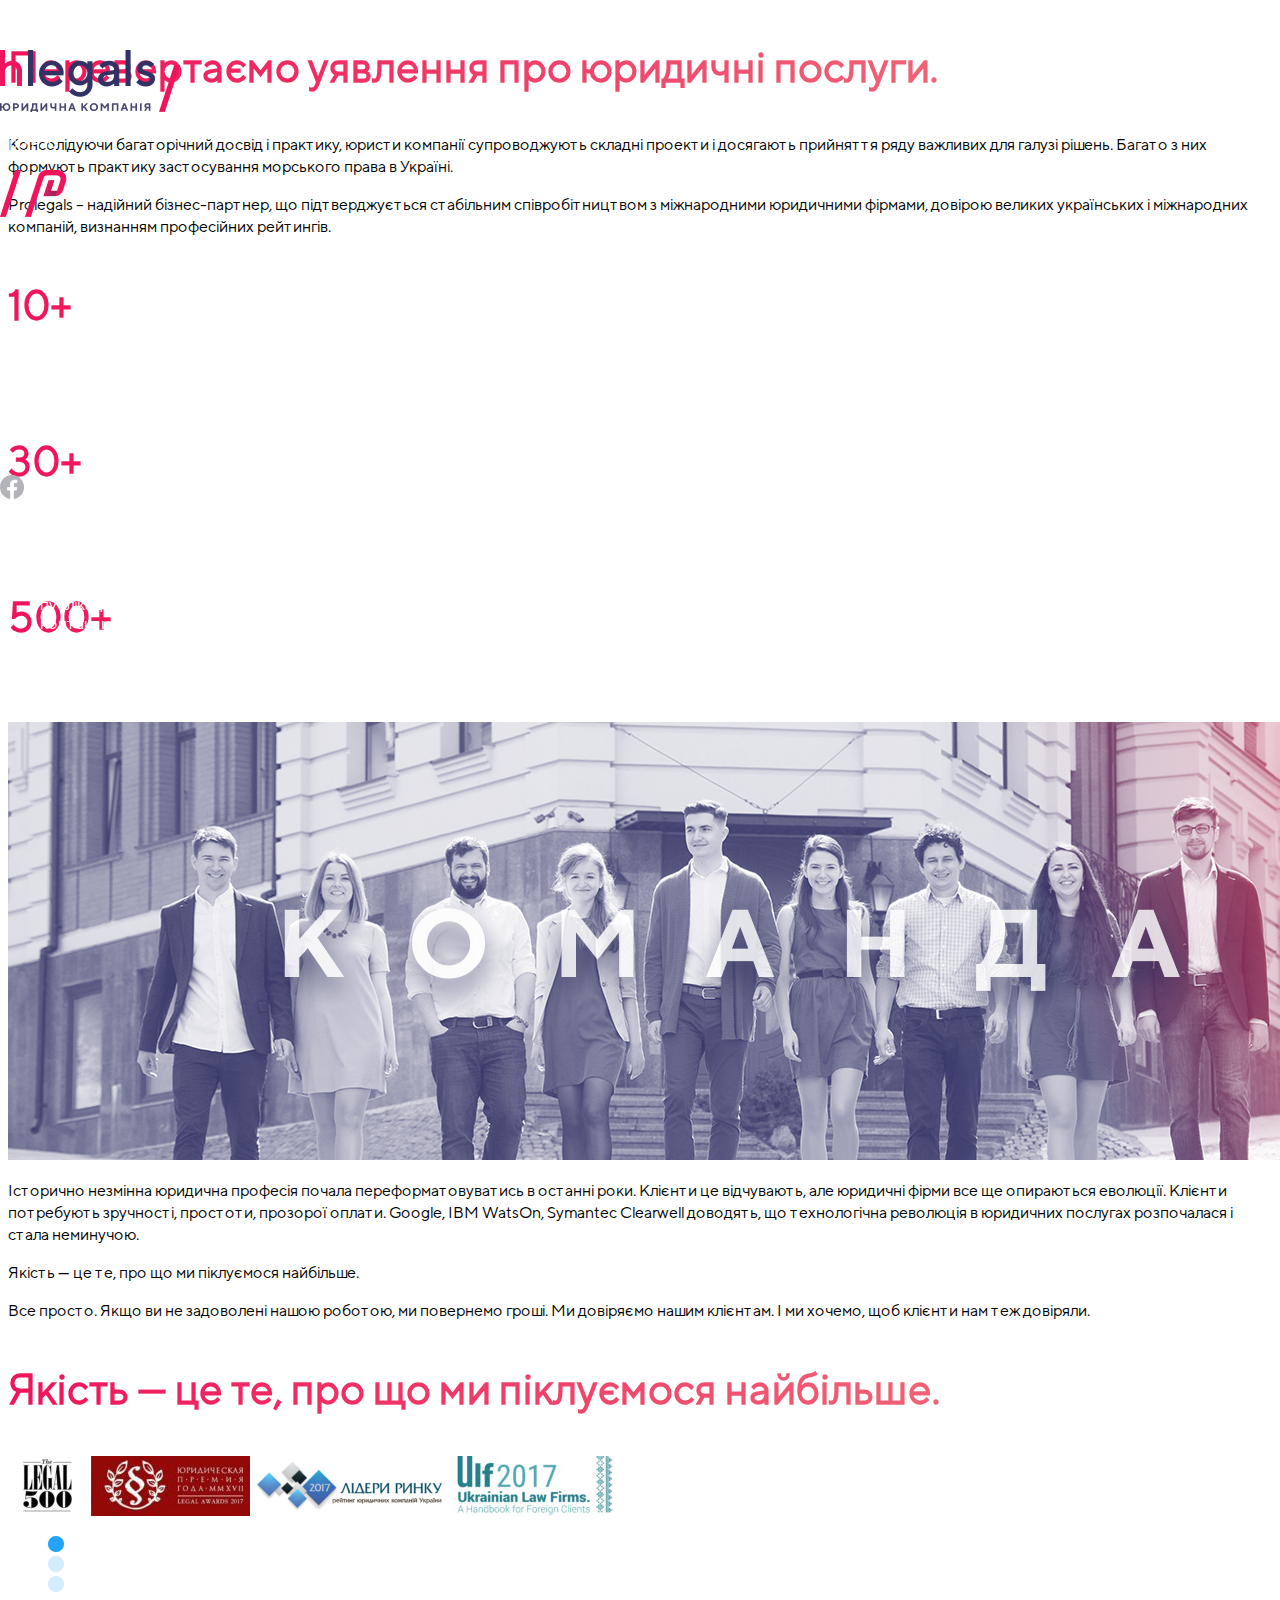
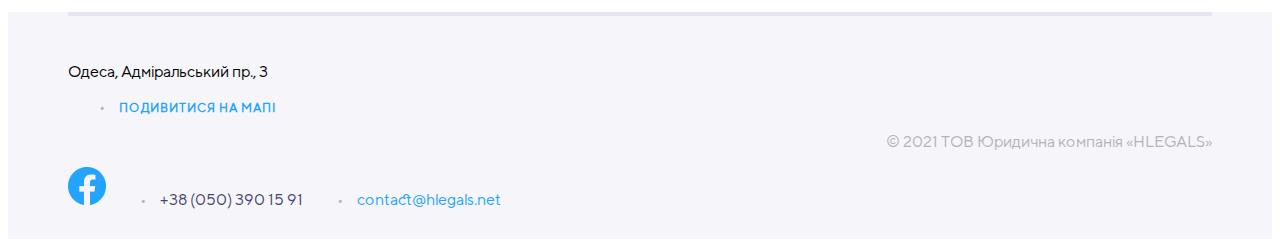
==== about.html @ c1ae91d5 "second page" ====
<!DOCTYPE html>
<html lang="en">
<head>
    <meta charset="UTF-8">
    <title>About us</title>
    <meta name="viewport" content="width=device-width, initial-scale=1">
    <meta name="description" content="legal advise site">
    <meta name="keywords" content="html, css, scss, site, project">
    <meta name="author" content="Kateryna Shadrina">
    <link href="https://cdn.jsdelivr.net/npm/bootstrap@5.1.3/dist/css/bootstrap.min.css" rel="stylesheet" integrity="sha384-1BmE4kWBq78iYhFldvKuhfTAU6auU8tT94WrHftjDbrCEXSU1oBoqyl2QvZ6jIW3" crossorigin="anonymous">
    <link rel="stylesheet" href="css/style.css">
</head>
<body>
<header>
    <div class="header">
        <div class="container">
            <div class="row">
                <div class="header__au d-flex justify-content-between flex-wrap col-12">
                    <div class="header__au__logo d-flex justify-content-start align-items-center">
                        <img src="./img/hlegals_logo_inverted.png" alt="hlegals logo">
                        <img src="./img/Slash.png" alt="slash symbol">
                        <p class="header__p">
                            про нас
                        </p>
                        <img src="./img/Slash.png" alt="slash symbol">
                        <img src="./img/symbol_sm.png" alt="hlegals symbol">
                    </div>
                    <div class="header__au__sidebar d-flex flex-wrap flex-column">
                        <div class="header__sidebar__contacts d-flex flex-wrap">
                            <div class="header__languages">
                                <ul class="d-inline-flex">
                                    <li><a href="#">УК</a></li>
                                    <li><a href="#">РУ</a></li>
                                    <li><a href="#">EN</a></li>
                                </ul>
                            </div>
                            <span>&#8226;</span>
                            <p>
                                Одеса, Адміральський пр., 3
                            </p>
                            <span>&#8226;</span>
                            <p class="header__tel">
                                <a href="tel:+380503901591">+38 (050) 390 15 91</a>
                            </p>
                            <span>&#8226;</span>
                            <div class="header__fb-logo">
                                <a href="https://www.facebook.com/olenazelenska.official" target="_blank"><img src="./img/facebook_grey.png" alt="facebook logo"></a>
                            </div>
                        </div>
                        <div class="header__sidebar__navigation justify-content-end">
                            <nav class="navbar navbar-expand-md navbar-light justify-content-end">
                                <div class="container-fluid">
                                    <button class="navbar-toggler" type="button" data-bs-toggle="collapse" data-bs-target="#navbarSupportedContent" aria-controls="navbarSupportedContent" aria-expanded="false" aria-label="Toggle navigation">
                                        <span class="navbar-toggler-icon"></span>
                                    </button>
                                    <div class="collapse navbar-collapse" id="navbarSupportedContent">
                                        <ul class="navbar-nav me-auto mb-2 mb-lg-0 mt-19">
                                            <li class="nav-item">
                                                <a class="nav-link" id="selected" aria-current="page" href="about.html">про нас</a>
                                            </li>
                                            <li class="nav-item">
                                                <a class="nav-link" href="#">послуги</a>
                                            </li>
                                            <li class="nav-item">
                                                <a class="nav-link" href="#">команда</a>
                                            </li>
                                            <li class="nav-item">
                                                <a class="nav-link" href="#">публікації</a>
                                            </li>
                                            <li class="nav-item">
                                                <a class="nav-link" href="#">контакти</a>
                                            </li>
                                        </ul>
                                    </div>
                                </div>
                            </nav>
                        </div>
                    </div>
                </div>

            </div>
        </div>
    </div>
</header>

<main>
    <div class="about">
        <div class="container">
            <div class="row justify-content-center">
                <div class="about__text col-lg-6 col-sm-12">
                    <h3>
                        Перевертаємо уявлення про юридичні послуги.
                    </h3>
                    <article>
                        <p>
                            Консолідуючи багаторічний досвід і практику, юристи компанії супроводжують складні проекти і досягають прийняття ряду важливих для галузі рішень. Багато з них формують практику застосування морського права в Україні.
                        </p>
                        <p>
                            Prolegals – надійний бізнес-партнер, що підтверджується стабільним співробітництвом з міжнародними юридичними фірмами, довірою великих українських і міжнародних компаній, визнанням професійних рейтингів.
                        </p>
                    </article>
                </div>
                <div class="about__advantages col-lg-6 col-sm-12">
                    <h3>
                        10+
                    </h3>
                    <p>
                        років релевантного досвіду
                    </p>
                    <h3>
                        30+
                    </h3>
                    <p>
                        активних клієнтів, які довіряють нам свої доручення щомісячно
                    </p>
                    <h3>
                        500+
                    </h3>
                    <p>
                        годин роботи «pro bono» щорічно
                    </p>
                </div>
            </div>
        </div>
    </div>
    <div class="about__photo d-flex col-12">
        <img src="./img/our_team.png" alt="Our team">
    </div>
    <div class="about">
        <div class="container">
            <div class="row">
                <div class="about__text">
                    <article>
                        <p>
                            Історично незмінна юридична професія почала переформатовуватись в останні роки. Клієнти це відчувають, але юридичні фірми все ще опираються еволюції. Клієнти потребують зручності, простоти, прозорої оплати. Google, IBM WatsОn, Symantec Clearwell доводять, що технологічна революція в юридичних послугах розпочалася і стала неминучою.
                        </p>
                        <p>
                            Якість — це те, про що ми піклуємося найбільше.
                        </p>
                        <p>
                            Все просто. Якщо ви не задоволені нашою роботою, ми повернемо гроші. Ми довіряємо нашим клієнтам. І ми хочемо, щоб клієнти нам теж довіряли.
                        </p>
                        <h3>
                            Якість — це те, про що ми піклуємося найбільше.
                        </h3>
                    </article>
                </div>
            </div>
        </div>
    </div>
    <div class="about__achievements">
        <div class="container">
            <div class="row">
                <div class="about__achievements__logo">
                    <img src="./img/legal_500.png" alt="legal achievement 1">
                    <img src="./img/legal_award.png" alt="legal achievement 2">
                    <img src="./img/legal_market.png" alt="legal achievement 3">
                    <img src="./img/legal_handbook.png" alt="legal achievement 4">
                </div>
            </div>
        </div>
        <nav aria-label="Page navigation example">
            <ul class="pagination justify-content-center">
                <li class="page-item"><a class="page-link" href="#"><img src="./img/ellipse_blue.png" alt="ellipse blue"></a></li>
                <li class="page-item"><a class="page-link" href="#"><img src="./img/ellipse_light_blue.png" alt="ellipse light blue"></a></li>
                <li class="page-item"><a class="page-link" href="#"><img src="./img/ellipse_light_blue.png" alt="ellipse light blue"></a></li>
            </ul>
        </nav>
    </div>
</main>

<footer>
    <div class="container">
        <div class="footer row">
            <div class="footer__address col-lg-6 col-md-12 justify-content-start">
                <div class="d-flex align-items-baseline">
                    <p>
                        Одеса, Адміральський пр., 3
                    </p>
                    <span>&#8226;</span>
                    <a href="#">Подивитися на мапі</a>
                </div>
            </div>
            <div class="footer__copyright col-lg-6 col-md-12 justify-content-end">
                <p>
                    © 2021 ТОВ Юридична компанія «HLEGALS»
                </p>
            </div>
            <div class="footer__contacts col-12">
                <a href="#"><img src="./img/facebook_blue.png" alt="facebook logo"></a>
                <span>&#8226;</span>
                <a href="tel:+380503901591" id="telephone">+38 (050) 390 15 91</a>
                <span>&#8226;</span>
                <a href="mailto:contact@hlegals.net" id="email">contact@hlegals.net</a>
            </div>
        </div>
    </div>
</footer>

</body>
</html>
---- css/style.css ----
.container {
  max-width: 1320px;
}

body {
  overflow-x: hidden;
  font-family: "TT Norms", sans-serif;
  color: white;
}

a {
  color: inherit;
  text-decoration: none;
}

ul {
  list-style: none;
}

button {
  outline: none;
  border: none;
  background-color: transparent;
}

h3 {
  font-size: 42px;
  font-style: normal;
  font-weight: 700;
  line-height: 50px;
  letter-spacing: 0;
  text-align: left;
  background: linear-gradient(90.13deg, #F0145A 0.84%, #EF8080 99.96%);
  color: transparent;
  -webkit-background-clip: text;
}

h4 {
  font-size: 18px;
  font-style: normal;
  font-weight: 400;
  line-height: 21px;
  letter-spacing: 0;
  text-align: left;
}

h5 {
  font-size: 24px;
  line-height: 28px;
  letter-spacing: 0;
  text-align: left;
}

p {
  font-size: 16px;
  font-style: normal;
  font-weight: 400;
  line-height: 22px;
  letter-spacing: 0;
  text-align: left;
}

article {
  font-size: 16px;
  font-style: normal;
  font-weight: 400;
  line-height: 22px;
  letter-spacing: 0;
  text-align: left;
  color: black;
}

@font-face {
  font-family: "TT Norms";
  src: url("./../fonts/TTNorms/TTNorms-Regular.eot");
  src: local("TT Norms Regular"), local("TTNorms-Regular"), url("./../fonts/TTNorms/TTNorms-Regular.eot?#iefix") format("embedded-opentype"), url("./../fonts/TTNorms/TTNorms-Regular.woff") format("woff"), url("./../fonts/TTNorms/TTNorms-Regular.ttf") format("truetype");
  font-weight: normal;
  font-style: normal;
}
.header .header__content .header__sidebar, .header .header__content {
  display: flex;
  flex-wrap: wrap;
}

.publications .publications__headline a {
  color: #24A3FF;
  text-transform: uppercase;
  font-size: 14px;
  font-style: normal;
  font-weight: 700;
  line-height: 17px;
  letter-spacing: 1px;
  text-align: left;
}
.publications .publications__headline h3 {
  padding-top: 3px;
}

.publications .publications__block .publications__block__item .publications__text {
  background-color: white;
  border-radius: 8px;
  border: transparent;
  max-width: 413px;
  padding: 20px;
}
.publications .publications__block .publications__block__item .publications__text h4 {
  color: #24A3FF;
}
.publications .publications__block .publications__block__item .publications__text p {
  text-transform: uppercase;
  color: #B3B3BA;
  padding-top: 10px;
  padding-bottom: 10px;
  border-bottom: 4px solid #e6e6f0;
}

.header {
  width: 100%;
  background: transparent;
  position: absolute;
  overflow: hidden;
  top: 50px;
  left: 0;
}
.header .header__content {
  justify-content: space-between;
}
.header .header__content .header__sidebar {
  flex-direction: column;
}
.header .header__content .header__sidebar .header__sidebar__contacts {
  display: inline-flex;
}
.header .header__content .header__sidebar .header__sidebar__contacts span {
  padding: 0 7px;
}
.header .header__content .header__sidebar .header__sidebar__contacts .header__languages ul li {
  display: inline-block;
}
.header .header__content .header__sidebar .header__sidebar__contacts .header__languages ul li a {
  font-size: 12px;
  font-weight: 700;
  border-color: transparent;
  padding: 5px;
  color: white;
}
.header .header__content .header__sidebar .header__sidebar__contacts .header__languages ul li a:hover {
  border-radius: 8px;
  background-color: #F0145A;
  text-align: center;
}
.header .header__content .header__sidebar .header__sidebar__contacts .header__tel {
  font-weight: bold;
}
.header .header__content .header__sidebar .header__sidebar__contacts .header__tel a:hover {
  color: #F0145A;
}
.header .header__content .header__sidebar .header__sidebar__navigation {
  font-weight: bold;
  justify-content: flex-end;
}
.header .header__content .header__sidebar .header__sidebar__navigation .navbar-expand-md .navbar-nav .nav-link {
  color: white;
  border-color: white;
}
.header .header__content .header__sidebar .header__sidebar__navigation .navbar-light .navbar-toggler {
  border: none;
  outline: none;
}

.about__us {
  background: linear-gradient(42.01deg, #323264 14.33%, #323264 51.39%, #7A425E 87.53%);
  min-height: 800px;
}
.about__us .about__us-logo {
  background-image: url("./../../../img/symbol.png");
  background-repeat: no-repeat;
  background-position: center top 175px;
  padding-bottom: 345px;
}
.about__us .about__us-logo h1 {
  font-size: 38px;
  text-align: center;
  padding-top: 358px;
  z-index: 1;
}
.about__us .about__us__button button {
  background: transparent;
  outline: none;
  width: 42px;
  height: 42px;
  border-radius: 50%;
  border: 1px solid #FFFFFF;
  align-items: flex-end;
}

.services_experience {
  background: linear-gradient(228.57deg, #323264 11.93%, #323264 57.17%, #643E72 87.46%);
  padding-top: 20px;
  border-radius: 0 0 12px 12px;
}
.services_experience .experience {
  padding-right: 0;
}
.services_experience .experience .experience__button {
  color: #B3B3BA;
  font-weight: bold;
  font-size: 42px;
  text-align: right;
  line-height: 50px;
  padding: 21px 40px 0 0;
  border-right: 4px solid;
  border-color: white;
  background-color: transparent;
  border-radius: unset;
}
.services_experience .experience .experience__button:hover {
  color: transparent;
  -webkit-background-clip: text;
  background-image: linear-gradient(to right, #ef8080, #f0145a);
  border-color: #F0145A;
}
.services_experience .experience__content {
  padding-left: 40px;
  vertical-align: center;
}
.services_experience .experience__content .experience__content__text {
  max-width: 600px;
}
.services_experience .experience__content .experience__content__text h4 {
  font-size: 32px;
  color: white;
}
.services_experience .experience__content .experience__content__text p {
  font-size: 21px;
  color: white;
}
.services_experience .services {
  padding: 0 60px;
}
.services_experience .services .services__heading {
  padding-bottom: 70px;
}
.services_experience .services .services__heading a {
  color: #B3B3BA;
  padding-bottom: 3px;
}
.services_experience .services .services__item {
  margin-bottom: 58px;
}
.services_experience .services .services__item img {
  background-color: white;
  border-radius: 24px;
  margin-bottom: 20px;
  text-align: center;
  width: 92px;
  height: 92px;
}
.services_experience .services .services__item h5 {
  color: #24a3ff;
  font-size: 24px;
  padding-bottom: 15px;
}
.services_experience .services .services__item p {
  font-size: 18px;
  line-height: 26px;
}

@media (max-width: 768px) {
  .services .services__item img,
.services .services__item h5 {
    display: flex;
    justify-content: center;
  }
}
.team .container .team__bg {
  width: 99%;
  background: #cacadb;
  border-radius: 0 0 12px 12px;
  height: 10px;
  z-index: 1;
  margin: 0 auto;
}
.team .container .team__bg2 {
  width: 98%;
  background: #e7e7f2;
  border-radius: 0 0 12px 12px;
  height: 10px;
  margin: 0 auto;
}
.team .container .row {
  border-radius: 12px;
}
.team .container .row .team__carousel__block {
  display: flex;
  flex-wrap: wrap;
  justify-content: space-between;
  background-color: #f5f5fa;
}
.team .container .row .team__carousel__block .carousel-inner .carousel-item h4 {
  color: #B3B3BA;
}
.team .container .row .team__carousel__block .carousel-inner .carousel-item p {
  color: #B3B3BA;
}
.team .container .row .team__carousel__block .carousel-inner .carousel-item a {
  font-size: 14px;
  font-style: normal;
  font-weight: 700;
  line-height: 17px;
  letter-spacing: 1px;
  text-align: left;
  color: #24A3FF;
}
.team .container .row .team__carousel__block .carousel-inner .carousel-item .team__carousel__item {
  display: flex;
  flex-wrap: wrap;
}
.team .container .row .team__carousel__block .carousel-inner .carousel-item .team__carousel__item .team__carousel__item__img {
  width: 33.3333333333%;
}

.cases {
  background-color: white;
}
.cases .cases__block {
  border-radius: 12px;
  margin: 40px 40px 30px;
  background-color: #f5f5fa;
}
.cases .cases__block .cases__headline {
  border: 1px solid white;
  width: 433px;
}
.cases .cases__block .cases__headline h5 {
  color: #F0145A;
  padding: 20px;
}
.cases .cases__block .cases__block__void {
  width: 58%;
}
.cases .cases__block .cases__block__content {
  padding-top: 105px;
  border: 1px solid white;
}
.cases .cases__block .cases__block__content h5 {
  color: #686887;
  padding: 0 20px;
}
.cases .cases__block .cases__block__content p {
  padding: 20px 20px 0 20px;
  color: #B3B3BA;
}

.clients {
  margin-top: 30px;
}
.clients .clients__headline h3 {
  font-size: 14px;
  line-height: 17px;
  letter-spacing: 1px;
  text-align: left;
  color: #323264;
  margin-bottom: 30px;
}
.clients .clients__name {
  height: 120px;
}

#hillel {
  background: #1c4280;
}

#look3d {
  background: #9e4dc3;
}

#Adtelligent {
  background: #e2e2e4;
}

#Artprint {
  background: #1d4568;
}

#Citypark {
  background: #282240;
}

#Clikky {
  background: #c71c36;
}

#Ecolease {
  background: #dcf3f9;
}

#Infratek {
  background: #eaeaea;
}

#Orangear {
  background: #fd9339;
}

#Tapgerine {
  background: #f48b30;
}

#Ultimatecard {
  background: black;
}

#Wannabiz {
  background: #143646;
}

.publications {
  background-color: #f5f5fa;
  padding: 60px;
}
.publications .publications__headline {
  margin-bottom: 40px;
}
.publications .publications__block {
  position: relative;
}
.publications .publications__block .publications__block__item {
  margin-bottom: 40px;
}
.publications .publications__block .publications__block__item .publications__text {
  border-radius: 8px;
  border: transparent;
  margin-top: 0;
}
.publications .publications__block .publications__block__item .publications__img img {
  width: 100%;
}
.publications .publications__button {
  width: 100%;
  height: 200px;
  background-color: transparent;
  position: absolute;
  bottom: 10px;
}
.publications .publications__button button {
  justify-content: center;
  background-color: #24A3FF;
  width: 250px;
  height: 50px;
  box-shadow: 0 0 20px rgba(36, 163, 255, 0.5);
  border-radius: 12px;
}
.publications .publications__button button a {
  font-size: 14px;
  font-style: normal;
  font-weight: 700;
  line-height: 17px;
  letter-spacing: 0;
  text-align: center;
  color: white;
}

footer {
  background-color: #f5f5fa;
}
footer .footer {
  padding: 30px 0;
  border-top: 4px solid #E6E6F0;
  margin: 0 60px 0 60px;
}
footer .footer span {
  color: #B3B3BA;
  width: 6px;
  height: 6px;
  margin: 0 10px 0 31px;
}
footer .footer .footer__address p {
  color: black;
  font-size: 16px;
  font-style: normal;
  font-weight: 400;
  line-height: 19px;
  letter-spacing: 0;
  text-align: left;
}
footer .footer .footer__address a {
  font-size: 12px;
  font-style: normal;
  font-weight: 700;
  line-height: 14px;
  letter-spacing: 1px;
  text-align: left;
  color: #24A3FF;
  text-transform: uppercase;
}
footer .footer .footer__copyright p {
  font-size: 16px;
  font-style: normal;
  font-weight: 400;
  line-height: 19px;
  letter-spacing: 0;
  text-align: right;
  color: #b3b3ba;
}
footer .footer .footer__contacts #telephone {
  color: #46466e;
}
footer .footer .footer__contacts #email {
  color: #24A3FF;
}

/*# sourceMappingURL=style.css.map */
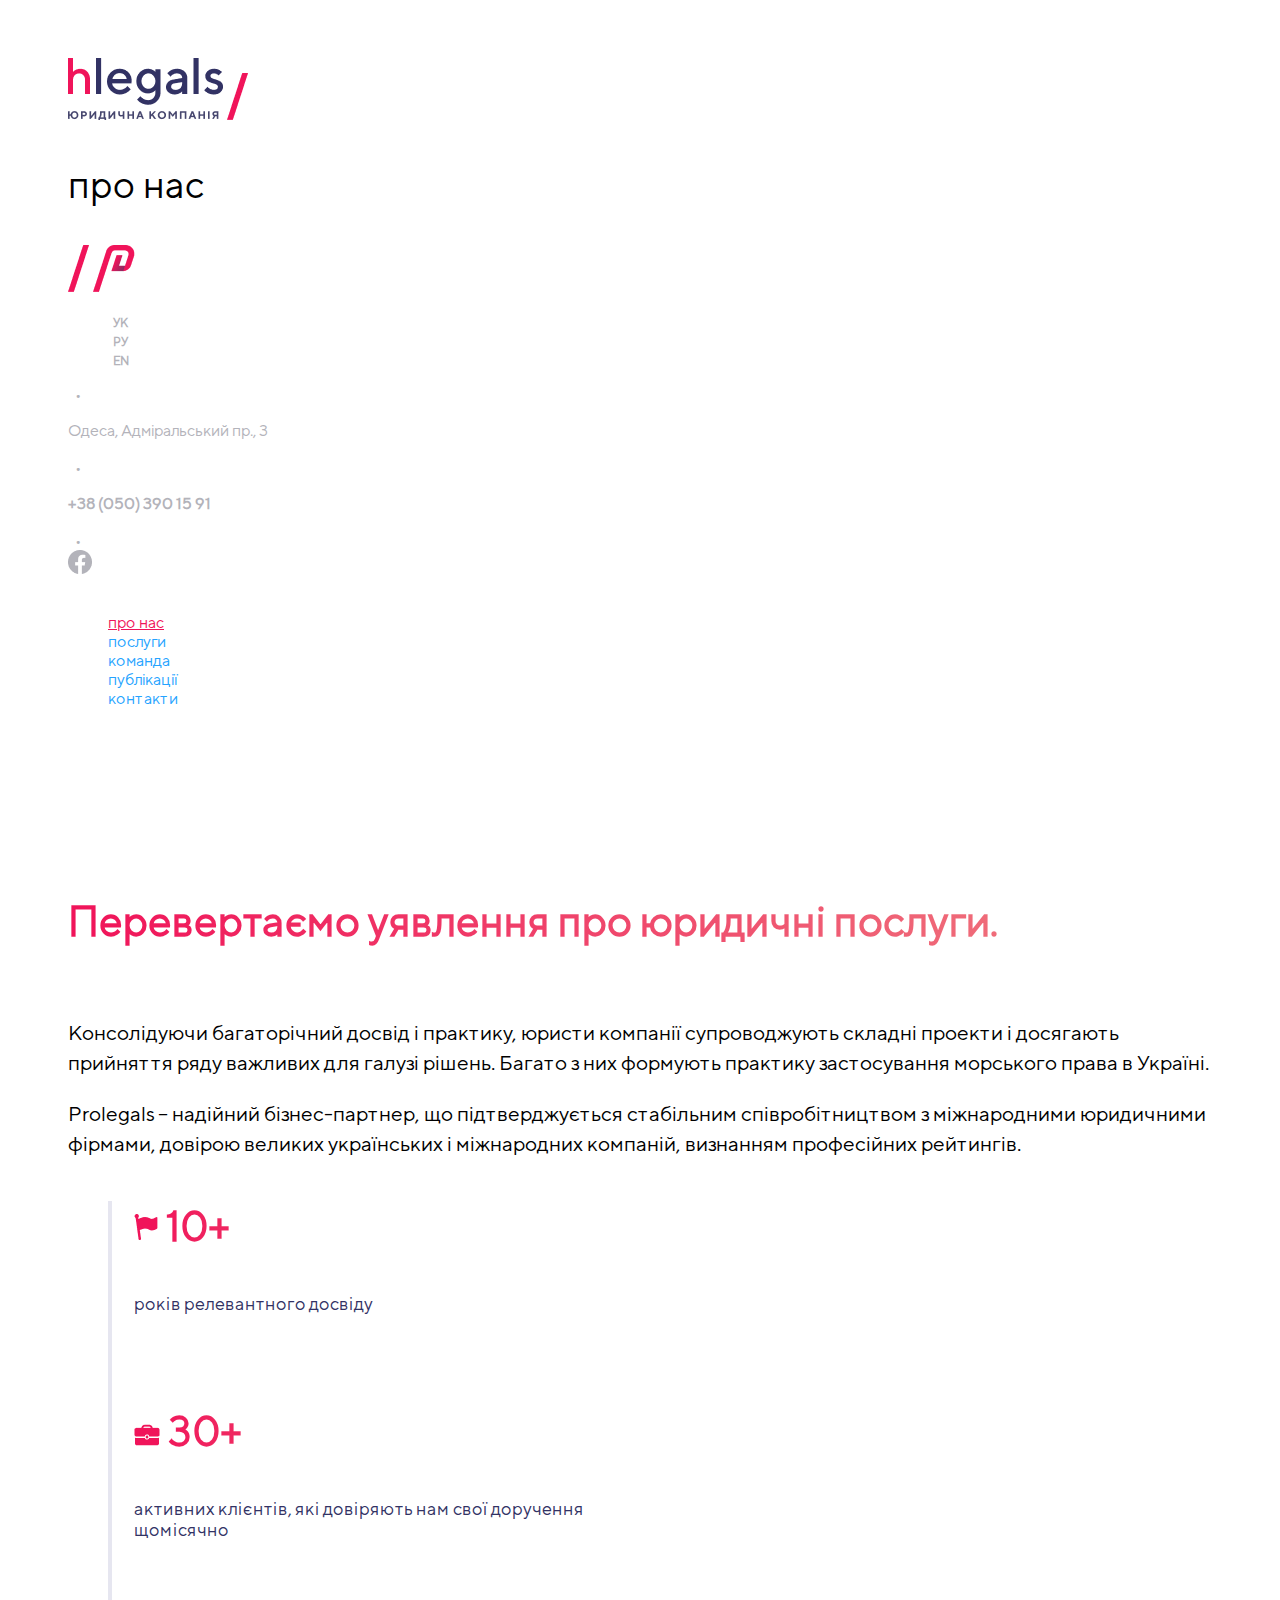
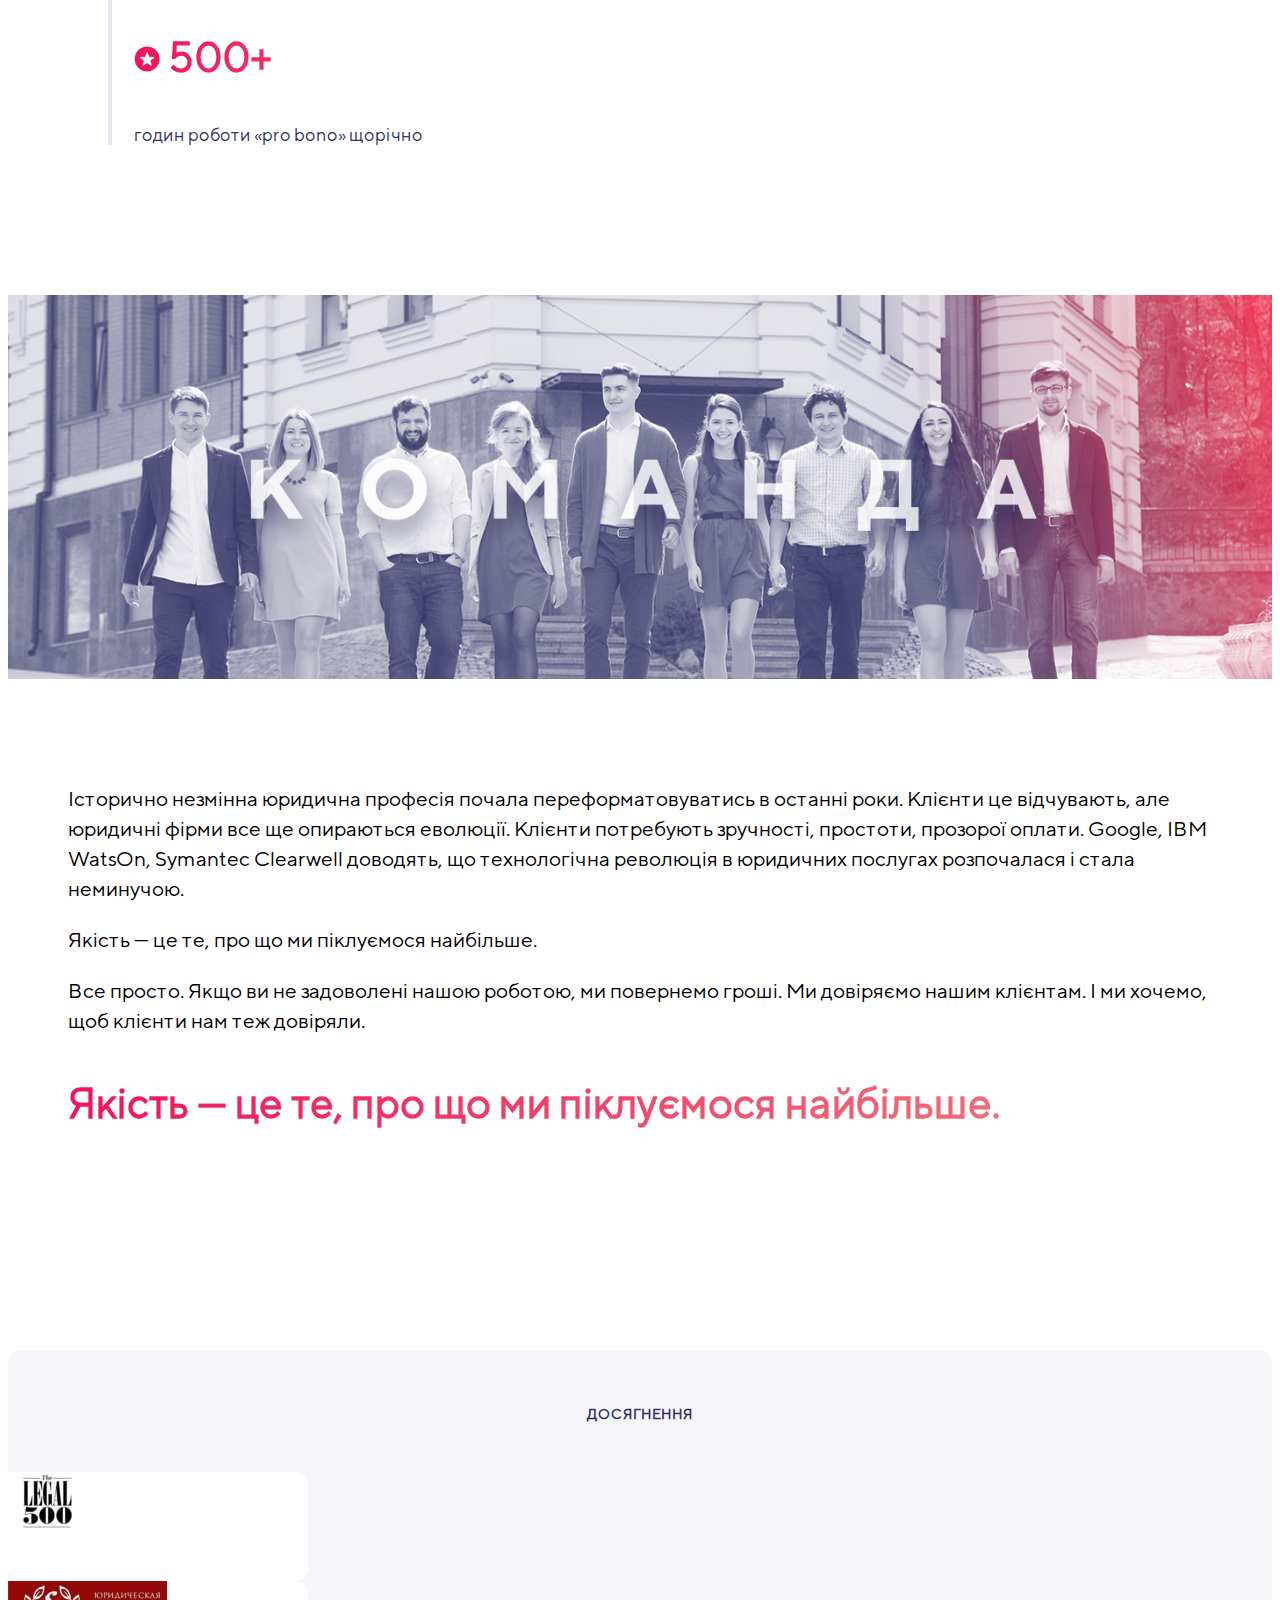
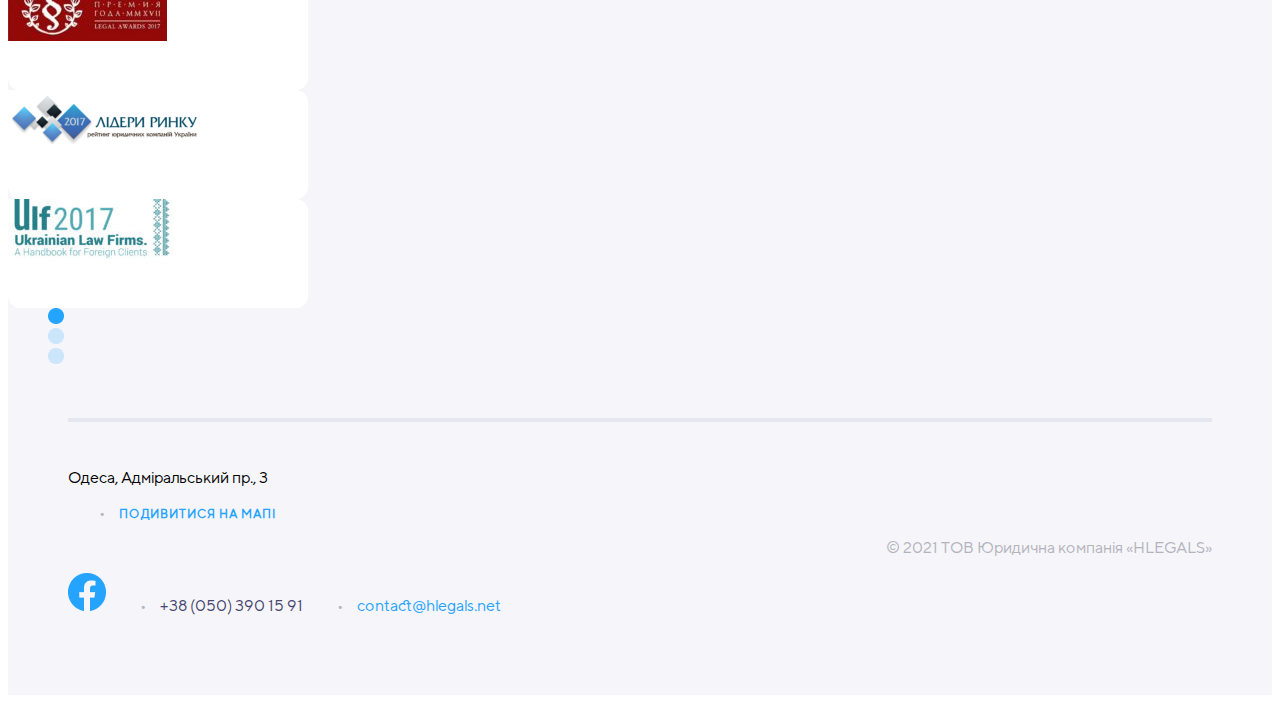
==== commit ef8efefb: "page with services added, header fixed" ====
--- a/about.html
+++ b/about.html
@@ -59,10 +59,10 @@
                                                 <a class="nav-link" id="selected" aria-current="page" href="about.html">про нас</a>
                                             </li>
                                             <li class="nav-item">
-                                                <a class="nav-link" href="#">послуги</a>
-                                            </li>
-                                            <li class="nav-item">
-                                                <a class="nav-link" href="#">команда</a>
+                                                <a class="nav-link" href="services.html">послуги</a>
+                                            </li>
+                                            <li class="nav-item">
+                                                <a class="nav-link" href="team.html">команда</a>
                                             </li>
                                             <li class="nav-item">
                                                 <a class="nav-link" href="#">публікації</a>
@@ -129,8 +129,8 @@
     <div class="about">
         <div class="container">
             <div class="row">
-                <div class="about__text">
-                    <article>
+                <div class="about__text d-flex flex-wrap col-12">
+                    <article class="col-lg-6 col-sm-12">
                         <p>
                             Історично незмінна юридична професія почала переформатовуватись в останні роки. Клієнти це відчувають, але юридичні фірми все ще опираються еволюції. Клієнти потребують зручності, простоти, прозорої оплати. Google, IBM WatsОn, Symantec Clearwell доводять, що технологічна революція в юридичних послугах розпочалася і стала неминучою.
                         </p>
@@ -140,23 +140,30 @@
                         <p>
                             Все просто. Якщо ви не задоволені нашою роботою, ми повернемо гроші. Ми довіряємо нашим клієнтам. І ми хочемо, щоб клієнти нам теж довіряли.
                         </p>
-                        <h3>
-                            Якість — це те, про що ми піклуємося найбільше.
-                        </h3>
                     </article>
+                    <h3 class="col-lg-6 col-sm-12">
+                        Якість — це те, про що ми піклуємося найбільше.
+                    </h3>
                 </div>
             </div>
         </div>
     </div>
     <div class="about__achievements">
-        <div class="container">
-            <div class="row">
-                <div class="about__achievements__logo">
-                    <img src="./img/legal_500.png" alt="legal achievement 1">
-                    <img src="./img/legal_award.png" alt="legal achievement 2">
-                    <img src="./img/legal_market.png" alt="legal achievement 3">
-                    <img src="./img/legal_handbook.png" alt="legal achievement 4">
-                </div>
+        <h4 class="d-flex justify-content-center ">
+            Досягнення
+        </h4>
+        <div class="about__achievements__logo d-flex flex-wrap justify-content-between">
+            <div class="about__achievements__logo__background d-flex flex-wrap justify-content-center col-lg-4 col-md-6 col-sm-12">
+                <img src="./img/legal_500.png" alt="legal achievement 1">
+            </div>
+            <div class="about__achievements__logo__background d-flex flex-wrap justify-content-center col-lg-4 col-md-6 col-sm-12">
+                <img src="./img/legal_award.png" alt="legal achievement 2">
+            </div>
+            <div class="about__achievements__logo__background d-flex flex-wrap justify-content-center col-lg-4 col-md-6 col-sm-12">
+                <img src="./img/legal_market.png" alt="legal achievement 3">
+            </div>
+            <div class="about__achievements__logo__background d-flex flex-wrap justify-content-center col-lg-4 col-md-6 col-sm-12">
+                <img src="./img/legal_handbook.png" alt="legal achievement 4">
             </div>
         </div>
         <nav aria-label="Page navigation example">
@@ -173,7 +180,7 @@
     <div class="container">
         <div class="footer row">
             <div class="footer__address col-lg-6 col-md-12 justify-content-start">
-                <div class="d-flex align-items-baseline">
+                <div class="d-flex align-items-baseline" id="footer-address">
                     <p>
                         Одеса, Адміральський пр., 3
                     </p>
--- a/css/style.css
+++ b/css/style.css
@@ -1,5 +1,11 @@
 .container {
   max-width: 1320px;
+  padding: 50px 60px;
+}
+@media (max-width: 992px) {
+  .container {
+    padding: 20px;
+  }
 }
 
 body {
@@ -68,6 +74,27 @@
   letter-spacing: 0;
   text-align: left;
   color: black;
+}
+
+.header__p {
+  font-size: 38px;
+  font-style: normal;
+  font-weight: 400;
+  line-height: 45px;
+  letter-spacing: 0;
+  text-align: left;
+  color: black;
+}
+
+article p {
+  font-size: 21px;
+  line-height: 30px;
+  letter-spacing: 0;
+  text-align: left;
+}
+
+.navbar-light .navbar-toggler {
+  border: none;
 }
 
 @font-face {
@@ -77,7 +104,13 @@
   font-weight: normal;
   font-style: normal;
 }
-.header .header__content .header__sidebar, .header .header__content {
+.page-link:focus, .page-link:hover {
+  background-repeat: no-repeat;
+  background-size: cover;
+  background-position: center center;
+}
+
+header .header__absolute .header__content .header__sidebar {
   display: flex;
   flex-wrap: wrap;
 }
@@ -108,83 +141,217 @@
 }
 .publications .publications__block .publications__block__item .publications__text p {
   text-transform: uppercase;
-  color: #B3B3BA;
+  color: #b3b3ba;
   padding-top: 10px;
   padding-bottom: 10px;
   border-bottom: 4px solid #e6e6f0;
 }
 
-.header {
+header .header__absolute {
   width: 100%;
   background: transparent;
   position: absolute;
   overflow: hidden;
   top: 50px;
   left: 0;
-}
-.header .header__content {
+  padding: 20px;
+}
+header .header__absolute .container {
+  padding: 0;
+}
+header .header__absolute .header__content {
+  display: flex;
+  flex-wrap: wrap;
   justify-content: space-between;
-}
-.header .header__content .header__sidebar {
+  align-items: center;
+}
+header .header__absolute .header__content .header__logo {
+  padding-left: 50px;
+  display: flex;
+}
+header .header__absolute .header__content .header__logo .header__p {
+  color: white;
+}
+header .header__absolute .header__content .header__sidebar {
   flex-direction: column;
 }
-.header .header__content .header__sidebar .header__sidebar__contacts {
+header .header__absolute .header__content .header__sidebar .header__sidebar__contacts {
   display: inline-flex;
 }
-.header .header__content .header__sidebar .header__sidebar__contacts span {
+header .header__absolute .header__content .header__sidebar .header__sidebar__contacts span {
   padding: 0 7px;
 }
-.header .header__content .header__sidebar .header__sidebar__contacts .header__languages ul li {
+header .header__absolute .header__content .header__sidebar .header__sidebar__contacts .header__languages ul li {
   display: inline-block;
 }
-.header .header__content .header__sidebar .header__sidebar__contacts .header__languages ul li a {
+header .header__absolute .header__content .header__sidebar .header__sidebar__contacts .header__languages ul li a {
   font-size: 12px;
   font-weight: 700;
   border-color: transparent;
   padding: 5px;
   color: white;
 }
-.header .header__content .header__sidebar .header__sidebar__contacts .header__languages ul li a:hover {
+header .header__absolute .header__content .header__sidebar .header__sidebar__contacts .header__languages ul li a:hover {
   border-radius: 8px;
   background-color: #F0145A;
   text-align: center;
 }
-.header .header__content .header__sidebar .header__sidebar__contacts .header__tel {
+header .header__absolute .header__content .header__sidebar .header__sidebar__contacts .header__tel {
   font-weight: bold;
 }
-.header .header__content .header__sidebar .header__sidebar__contacts .header__tel a:hover {
+header .header__absolute .header__content .header__sidebar .header__sidebar__contacts .header__tel a:hover {
   color: #F0145A;
 }
-.header .header__content .header__sidebar .header__sidebar__navigation {
+header .header__absolute .header__content .header__sidebar .header__sidebar__navigation {
   font-weight: bold;
-  justify-content: flex-end;
-}
-.header .header__content .header__sidebar .header__sidebar__navigation .navbar-expand-md .navbar-nav .nav-link {
+}
+header .header__absolute .header__content .header__sidebar .header__sidebar__navigation .navbar-expand-md .navbar-nav .nav-link {
   color: white;
   border-color: white;
 }
-.header .header__content .header__sidebar .header__sidebar__navigation .navbar-light .navbar-toggler {
+header .header__absolute .header__content .header__sidebar .header__sidebar__navigation .navbar-light .navbar-toggler {
   border: none;
   outline: none;
 }
 
+header .header__au {
+  color: #b3b3ba;
+}
+header .header__au span {
+  padding: 0 7px;
+}
+header .header__au .header__au__sidebar .header__tel {
+  font-weight: bold;
+}
+header .header__au .header__au__sidebar .header__tel a:hover {
+  color: #F0145A;
+}
+header .header__au .header__au__sidebar .header__languages ul li a {
+  font-size: 12px;
+  font-weight: 700;
+  border-color: transparent;
+  padding: 5px;
+}
+header .header__au .header__au__sidebar .header__languages ul li a:hover {
+  border-radius: 8px;
+  background-color: #F0145A;
+  text-align: center;
+  color: white;
+}
+header .navbar-light .navbar-nav .nav-link {
+  color: #24A3FF;
+}
+
+#selected {
+  color: #F0145A;
+  text-decoration: underline;
+}
+
+#selected__header {
+  margin-bottom: 2px;
+  text-decoration: underline;
+  text-underline-position: under;
+}
+
+@media (max-width: 768px) {
+  header .header__absolute {
+    padding: 0;
+  }
+  header .header__absolute .header__content {
+    flex-direction: column-reverse;
+    padding: 0 50px 50px;
+  }
+  header .header__absolute .header__content .header__sidebar .header__sidebar__contacts {
+    justify-content: space-between;
+    position: relative;
+  }
+  header .header__absolute .header__content .header__sidebar .header__sidebar__contacts .header__languages ul {
+    padding-left: 0;
+  }
+  header .header__absolute .header__content .header__sidebar .header__sidebar__contacts .header__languages ul li a {
+    color: #b3b3ba;
+  }
+  header .header__absolute .header__content .header__sidebar .header__sidebar__contacts .header__languages ul li a:hover {
+    color: white;
+  }
+  header .header__absolute .header__content .header__sidebar .header__sidebar__contacts .header__tel {
+    color: #b3b3ba;
+  }
+  header .header__absolute .header__content .header__sidebar .header__sidebar__contacts .address {
+    display: none;
+  }
+  header .header__absolute .header__content .header__sidebar .header__sidebar__contacts .header__fb-logo {
+    display: none;
+  }
+  header .header__absolute .header__content .header__sidebar .header__sidebar__contacts span {
+    display: none;
+  }
+  header .header__absolute .header__content .header__sidebar .header__sidebar__navigation .navbar {
+    float: right;
+  }
+  header .header__absolute .header__content .header__sidebar .header__sidebar__navigation .navbar .navbar-toggler .navbar-toggler-icon {
+    background-image: url("./../img/Hamburger.png");
+  }
+  header .header__absolute .header__content .header__logo img {
+    position: absolute;
+    top: 60px;
+  }
+
+  header .header__au {
+    flex-direction: column-reverse;
+  }
+  header .header__au .header__au__sidebar {
+    justify-content: space-between;
+  }
+  header .header__au .header__au__sidebar .header__sidebar__contacts .header__tel {
+    display: inline;
+  }
+  header .header__au .header__au__sidebar .header__sidebar__contacts p {
+    display: none;
+  }
+}
+@media (max-width: 1050px) {
+  header .header__au .header__au__sidebar .header__sidebar__contacts span {
+    display: none;
+  }
+  header .header__au .header__au__sidebar .header__sidebar__contacts .address,
+header .header__au .header__au__sidebar .header__sidebar__contacts .header__tel,
+header .header__au .header__au__sidebar .header__sidebar__contacts .header__fb-logo {
+    display: none;
+  }
+}
+.navbar-toggler:focus {
+  box-shadow: none;
+}
+
+@media (max-width: 576px) {
+  header .header__au .header__au__logo a img {
+    width: 100px;
+  }
+  header .header__au .header__au__logo .header__p {
+    font-size: 19px;
+  }
+}
 .about__us {
   background: linear-gradient(42.01deg, #323264 14.33%, #323264 51.39%, #7A425E 87.53%);
   min-height: 800px;
 }
-.about__us .about__us-logo {
+.about__us .container {
+  padding: 0;
+}
+.about__us .container .about__us-logo {
   background-image: url("./../../../img/symbol.png");
   background-repeat: no-repeat;
   background-position: center top 175px;
   padding-bottom: 345px;
 }
-.about__us .about__us-logo h1 {
+.about__us .container .about__us-logo h1 {
   font-size: 38px;
   text-align: center;
   padding-top: 358px;
   z-index: 1;
 }
-.about__us .about__us__button button {
+.about__us .container .about__us__button button {
   background: transparent;
   outline: none;
   width: 42px;
@@ -196,14 +363,13 @@
 
 .services_experience {
   background: linear-gradient(228.57deg, #323264 11.93%, #323264 57.17%, #643E72 87.46%);
-  padding-top: 20px;
   border-radius: 0 0 12px 12px;
 }
 .services_experience .experience {
   padding-right: 0;
 }
 .services_experience .experience .experience__button {
-  color: #B3B3BA;
+  color: #b3b3ba;
   font-weight: bold;
   font-size: 42px;
   text-align: right;
@@ -235,14 +401,11 @@
   font-size: 21px;
   color: white;
 }
-.services_experience .services {
-  padding: 0 60px;
-}
 .services_experience .services .services__heading {
   padding-bottom: 70px;
 }
 .services_experience .services .services__heading a {
-  color: #B3B3BA;
+  color: #b3b3ba;
   padding-bottom: 3px;
 }
 .services_experience .services .services__item {
@@ -266,6 +429,31 @@
   line-height: 26px;
 }
 
+.services_experience .services__main-page .services__heading {
+  padding-bottom: 70px;
+  padding-top: 180px;
+}
+.services_experience .services__main-page .services__item {
+  margin-bottom: 58px;
+}
+.services_experience .services__main-page .services__item img {
+  background-color: white;
+  border-radius: 24px;
+  margin-bottom: 20px;
+  text-align: center;
+  width: 92px;
+  height: 92px;
+}
+.services_experience .services__main-page .services__item h5 {
+  color: #24a3ff;
+  font-size: 24px;
+  padding-bottom: 15px;
+}
+.services_experience .services__main-page .services__item p {
+  font-size: 18px;
+  line-height: 26px;
+}
+
 @media (max-width: 768px) {
   .services .services__item img,
 .services .services__item h5 {
@@ -298,10 +486,10 @@
   background-color: #f5f5fa;
 }
 .team .container .row .team__carousel__block .carousel-inner .carousel-item h4 {
-  color: #B3B3BA;
+  color: #b3b3ba;
 }
 .team .container .row .team__carousel__block .carousel-inner .carousel-item p {
-  color: #B3B3BA;
+  color: #b3b3ba;
 }
 .team .container .row .team__carousel__block .carousel-inner .carousel-item a {
   font-size: 14px;
@@ -320,12 +508,71 @@
   width: 33.3333333333%;
 }
 
+.member {
+  margin-bottom: 80px;
+}
+.member .member__photo {
+  width: 40%;
+  display: flex;
+  flex-wrap: wrap;
+  align-items: flex-start;
+  justify-content: flex-end;
+  margin-right: 40px;
+}
+.member .member__info {
+  width: 55%;
+}
+.member .member__info .member__contacts {
+  display: flex;
+  align-items: stretch;
+  border-bottom: 4px solid #E6E6F0;
+}
+.member .member__info .member__contacts p {
+  color: #b3b3ba;
+}
+.member .member__info .member__contacts span {
+  color: #b3b3ba;
+  margin: 0 10px 20px;
+}
+.member .member__info .member__contacts a {
+  color: #24A3FF;
+}
+.member .member__info article {
+  margin-top: 40px;
+}
+.member .member__info h5 {
+  color: #323264;
+  text-transform: uppercase;
+  font-size: 14px;
+  line-height: 17px;
+  letter-spacing: 1px;
+}
+
+@media (max-width: 992px) {
+  .member .member__photo {
+    width: 100%;
+    justify-content: center;
+    margin-right: 0;
+  }
+  .member .member__info {
+    flex-direction: column;
+    width: 100%;
+  }
+}
+@media (max-width: 768px) {
+  .member .member__info .member__contacts {
+    flex-direction: column;
+    align-items: center;
+  }
+  .member .member__info .member__contacts span {
+    display: none;
+  }
+}
 .cases {
   background-color: white;
 }
 .cases .cases__block {
   border-radius: 12px;
-  margin: 40px 40px 30px;
   background-color: #f5f5fa;
 }
 .cases .cases__block .cases__headline {
@@ -349,7 +596,7 @@
 }
 .cases .cases__block .cases__block__content p {
   padding: 20px 20px 0 20px;
-  color: #B3B3BA;
+  color: #b3b3ba;
 }
 
 .clients {
@@ -417,7 +664,6 @@
 
 .publications {
   background-color: #f5f5fa;
-  padding: 60px;
 }
 .publications .publications__headline {
   margin-bottom: 40px;
@@ -467,7 +713,6 @@
 footer .footer {
   padding: 30px 0;
   border-top: 4px solid #E6E6F0;
-  margin: 0 60px 0 60px;
 }
 footer .footer span {
   color: #B3B3BA;
@@ -510,4 +755,295 @@
   color: #24A3FF;
 }
 
+@media (max-width: 992px) {
+  footer .footer {
+    flex-direction: column;
+  }
+  footer .footer .footer__address {
+    display: flex;
+    flex-direction: column;
+  }
+}
+@media (max-width: 768px) {
+  footer .footer .footer__address {
+    align-items: center;
+  }
+  footer .footer .footer__address span {
+    display: none;
+  }
+  footer .footer .footer__address .footer__address__map {
+    display: flex;
+    flex-wrap: wrap;
+    justify-content: center;
+  }
+  footer .footer .footer__address .footer__address__map p {
+    font-weight: bold;
+    margin-right: 20px;
+  }
+  footer .footer .footer__contacts {
+    font-weight: bold;
+    display: flex;
+    flex-wrap: wrap;
+    flex-direction: column;
+    align-items: center;
+  }
+  footer .footer .footer__contacts a {
+    padding-bottom: 20px;
+  }
+  footer .footer .footer__contacts a img {
+    padding-top: 20px;
+  }
+  footer .footer .footer__contacts span {
+    display: none;
+  }
+  footer .footer .footer__copyright {
+    order: 3;
+  }
+  footer .footer .footer__copyright #footer-copyright {
+    text-align: center;
+  }
+}
+.about {
+  padding: 30px 0 100px 0;
+  justify-content: center;
+}
+.about .about__text {
+  margin-right: 0;
+}
+.about .about__text h3 {
+  padding-bottom: 30px;
+}
+.about .about__advantages {
+  margin-left: 40px;
+  padding-left: 22px;
+  border-left: 4px solid #E6E6F0;
+  width: 45%;
+}
+.about .about__advantages h3::before {
+  content: url("./../img/flag.png");
+}
+.about .about__advantages h3:nth-child(3)::before {
+  content: url("./../img/case.png");
+}
+.about .about__advantages h3:nth-child(5)::before {
+  content: url("./../img/star.png");
+}
+.about .about__advantages p {
+  color: #323264;
+  font-size: 18px;
+  line-height: 21px;
+  letter-spacing: 0;
+  text-align: left;
+  padding-bottom: 50px;
+  margin-bottom: 0;
+}
+.about .about__advantages p:last-child {
+  padding-bottom: 0;
+  margin-bottom: 0;
+}
+.about .about__text__more {
+  display: flex;
+  flex-wrap: wrap;
+}
+
+.about__achievements {
+  border-radius: 12px 12px 0 0;
+  background-color: #f5f5fa;
+  padding-top: 28px;
+}
+.about__achievements h4 {
+  margin-top: 28px;
+  font-size: 14px;
+  line-height: 17px;
+  letter-spacing: 1px;
+  text-align: center;
+  color: #323264;
+  text-transform: uppercase;
+  font-weight: bold;
+  padding-bottom: 30px;
+}
+.about__achievements .about__achievements__logo .about__achievements__logo__background {
+  width: 300px;
+  height: 109px;
+  align-items: center;
+  background-color: white;
+  border-radius: 12px;
+}
+.about__achievements .about__achievements__logo .about__achievements__logo__background img {
+  justify-content: center;
+}
+.about__achievements .pagination {
+  margin: auto;
+}
+
+body > main > div.about__photo.d-flex.col-12 > img {
+  width: 100%;
+}
+
+.page-link {
+  background: none;
+  border: none;
+  border-radius: 0;
+}
+.page-link:focus, .page-link:hover {
+  border: none;
+  border-radius: 0;
+  box-shadow: none;
+  background-image: url("./../img/ellipse_blue.png");
+  background-size: auto;
+}
+
+@media (max-width: 992px) {
+  .about {
+    padding-bottom: 20px;
+  }
+  .about .about__text {
+    width: 65%;
+  }
+  .about .about__advantages {
+    width: 30%;
+  }
+  .about .about__achievements .about__achievements__logo .about__achievements__logo__background {
+    margin-bottom: 10px;
+  }
+}
+@media (max-width: 816px) {
+  .about {
+    padding: 0;
+  }
+  .about .about__text {
+    width: 100%;
+  }
+  .about .about__advantages {
+    width: 100%;
+    border-left: none;
+    border-top: 4px solid #E6E6F0;
+    padding-left: 0;
+  }
+  .about .about__advantages h3, .about .about__advantages p {
+    justify-content: center;
+  }
+
+  #footer-address {
+    flex-direction: column;
+  }
+}
+.team__header h3 {
+  font-size: 42px;
+  line-height: 50px;
+  letter-spacing: 0;
+  text-align: left;
+}
+
+.team__gallery .team__gallery__content {
+  justify-content: space-between;
+}
+.team__gallery .team__gallery__content .team__gallery__item {
+  width: 29%;
+}
+.team__gallery .team__gallery__content .team__gallery__item img {
+  width: 100%;
+  border-radius: 12px;
+  margin-bottom: 20px;
+}
+.team__gallery .team__gallery__content .team__gallery__item h4 {
+  color: #323264;
+}
+.team__gallery .team__gallery__content .team__gallery__item p {
+  color: #b3b3ba;
+}
+
+@media (max-width: 768px) {
+  .team__gallery .team__gallery__content .team__gallery__item {
+    width: 49%;
+  }
+}
+@media (max-width: 576px) {
+  .team__gallery .team__gallery__content .team__gallery__item {
+    width: 100%;
+  }
+}
+.map .map__block .map__contacts {
+  width: 412px;
+}
+.map .map__block .map__contacts .map__border {
+  border-bottom: 4px solid #E6E6F0;
+  margin-bottom: 40px;
+}
+.map .map__block .map__contacts .map__border p {
+  color: #323264;
+}
+.map .map__block .map__contacts a {
+  color: #323264;
+}
+.map .map__block .map__form {
+  max-width: 527px;
+  background: #F5F5FA;
+  border-radius: 12px;
+  padding: 20px;
+}
+.map .map__block .map__form h3 {
+  font-size: 32px;
+  line-height: 38px;
+  letter-spacing: 0;
+  text-align: left;
+}
+.map .map__block .map__form input, .map .map__block .map__form textarea {
+  display: block;
+  border-radius: 8px;
+  border: none;
+  outline: none;
+}
+.map .map__block .map__form input {
+  width: 487px;
+  height: 47px;
+  padding: 10px;
+  margin-bottom: 20px;
+}
+.map .map__block .map__form textarea {
+  resize: none;
+  width: 487px;
+  height: 180px;
+  padding: 10px;
+  margin-bottom: 20px;
+}
+.map .map__block .map__form h4 {
+  color: #b3b3ba;
+  text-transform: uppercase;
+  font-size: 14px;
+  line-height: 17px;
+  letter-spacing: 1px;
+  text-align: left;
+  margin-left: 10px;
+}
+.map .map__block .map__form .button__send {
+  display: flex;
+  justify-content: center;
+}
+.map .map__block .map__form .button__send button {
+  box-shadow: 0 0 20px 0 rgba(36, 163, 255, 0.5);
+  background: #24A3FF;
+  color: white;
+  border-radius: 12px;
+  padding: 16px;
+  justify-content: center;
+}
+
+#facebook__link {
+  color: #24A3FF;
+  font-size: 12px;
+  line-height: 16px;
+  letter-spacing: 1px;
+  text-align: left;
+  font-weight: bold;
+  margin-left: 10px;
+  max-width: 120px;
+}
+
+#map__email {
+  margin: 20px 0 40px;
+  color: #24A3FF;
+  display: block;
+}
+
 /*# sourceMappingURL=style.css.map */
